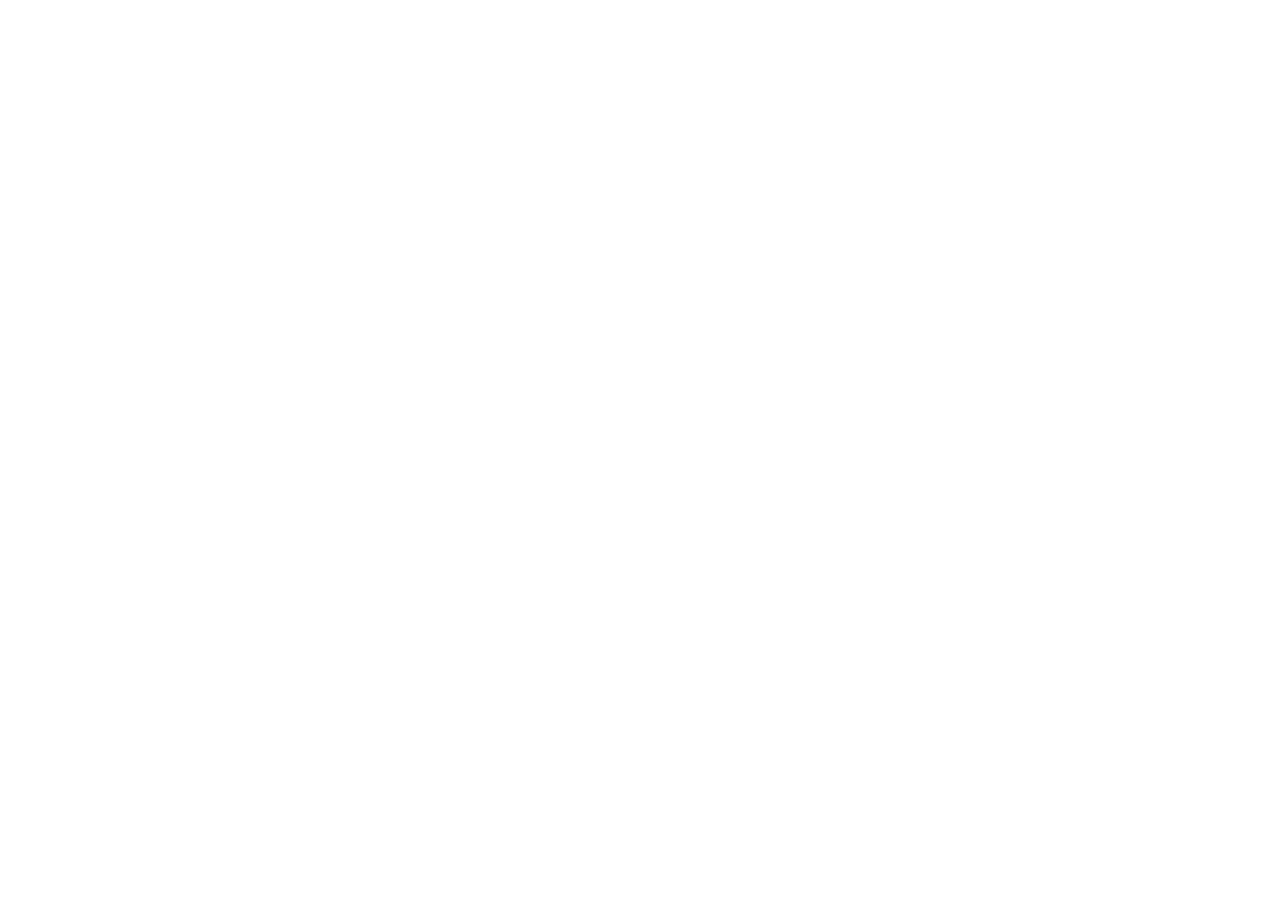
==== index.html @ 31afbf1c "first commit" ====
<!DOCTYPE html>
<html lang="en">
<head>
    <meta charset="UTF-8">
    <meta http-equiv="X-UA-Compatible" content="IE=edge">
    <meta name="viewport" content="width=device-width, initial-scale=1.0">
    <link rel="stylesheet" href="styles.css">
    <title>Soundwave</title>
</head>
<body>

</body>
</html>
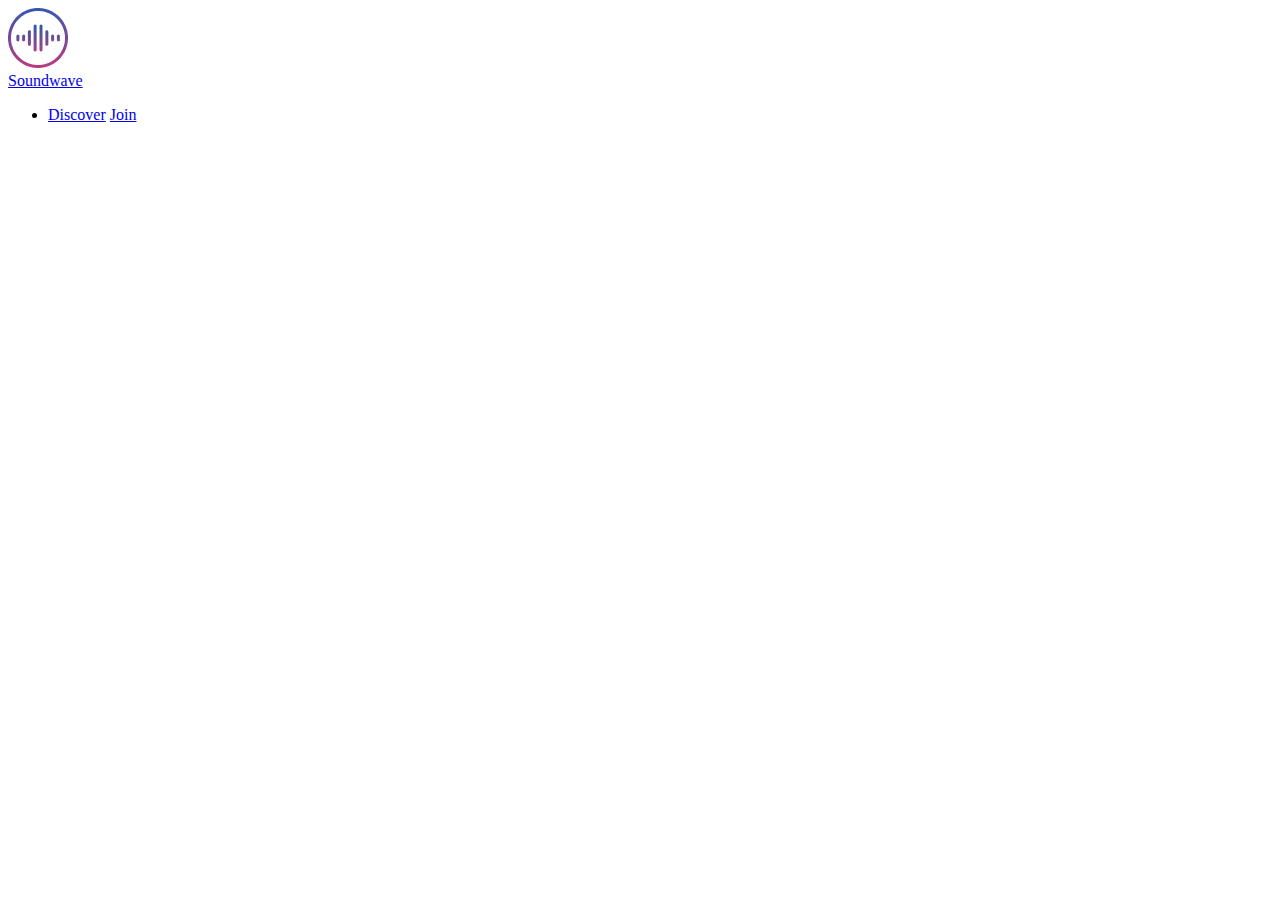
==== commit 26dc616a: "2. commit" ====
--- a/index.html
+++ b/index.html
@@ -8,6 +8,19 @@
     <title>Soundwave</title>
 </head>
 <body>
-
+    <header>
+        <a href="/" class="brand-logo">
+            <img src="images/logo.png" >
+            <div class="brand-logo-name">Soundwave</div>
+        </a>
+    </header>   
+    <nav>
+        <ul>
+            <li>
+                <a href="discover.html">Discover</a>
+                <a href="join.html">Join</a>
+            </li>
+        </ul>
+    </nav> 
 </body>
 </html>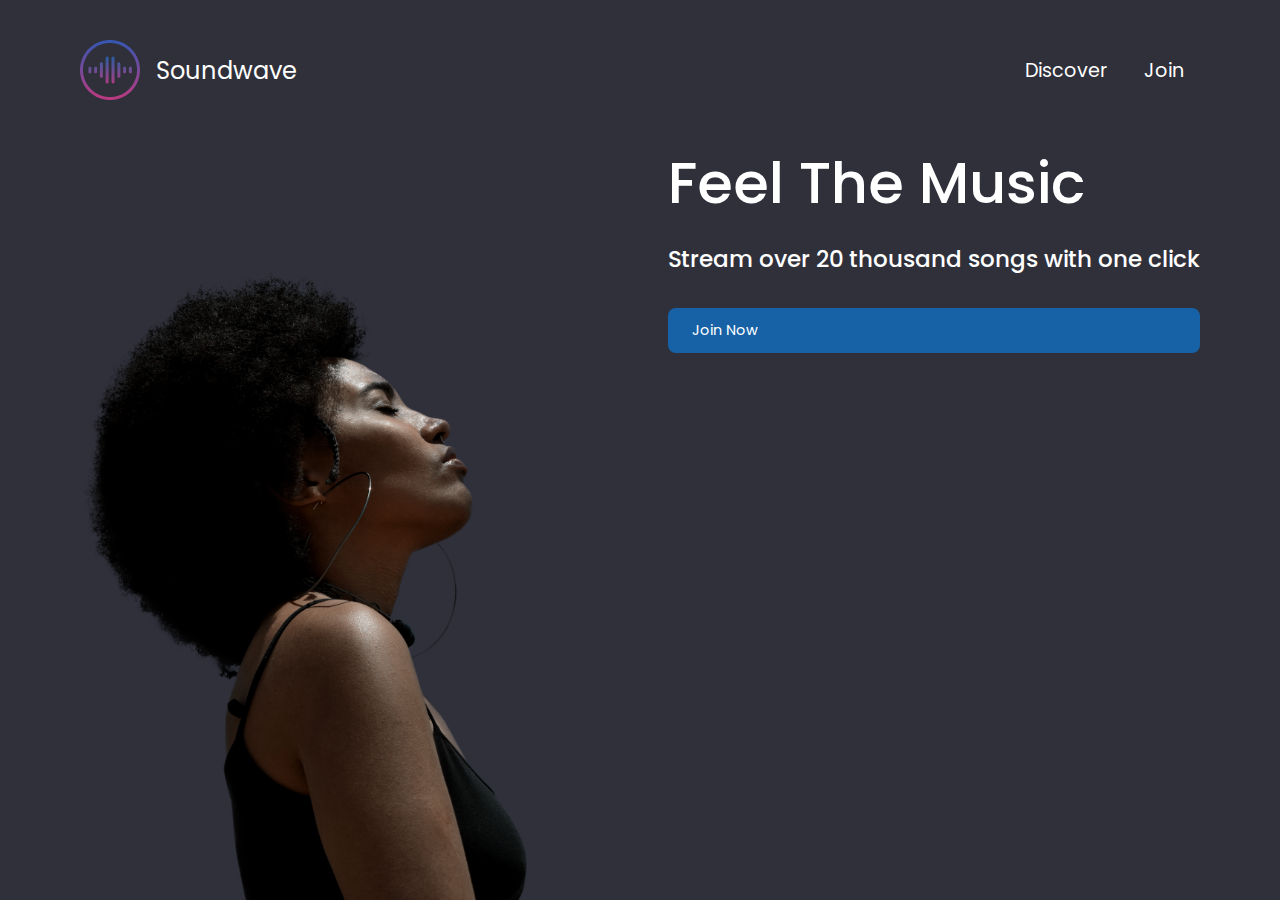
==== commit 3cf11c6f: "3. commit" ====
--- a/index.html
+++ b/index.html
@@ -5,22 +5,35 @@
     <meta http-equiv="X-UA-Compatible" content="IE=edge">
     <meta name="viewport" content="width=device-width, initial-scale=1.0">
     <link rel="stylesheet" href="styles.css">
+    <link rel="stylesheet" href="index.css">
     <title>Soundwave</title>
 </head>
-<body>
-    <header>
+<body class="container full-height-grow">
+    <header class="main-header">
         <a href="/" class="brand-logo">
             <img src="images/logo.png" >
             <div class="brand-logo-name">Soundwave</div>
         </a>
-    </header>   
-    <nav>
-        <ul>
-            <li>
-                <a href="discover.html">Discover</a>
-                <a href="join.html">Join</a>
-            </li>
-        </ul>
-    </nav> 
+    
+        <nav class="main-nav">
+            <ul>
+                <li>
+                    <a href="discover.html">Discover</a>
+                    <a href="join.html">Join</a>
+                </li>
+            </ul>
+        </nav> 
+    </header>  
+
+    <section class="home-main-section">
+        <div class="img-wrapper">
+            <div class="lady-image">        </div>
+        </div>
+        <div class="call-to-action">
+            <h1 class="title">Feel The Music</h1>
+            <span class="subtitle">Stream over 20 thousand songs with one click</span>
+            <a href="join.html" class="btn">Join Now</a>
+        </div>
+    </section>
 </body>
 </html>--- a/styles.css
+++ b/styles.css
@@ -0,0 +1,85 @@
+@import url('https://fonts.googleapis.com/css2?family=Poppins:wght@400;500;700&display=swap');
+
+
+*, *::before, *::after {
+    box-sizing: border-box;
+}
+
+body {
+    padding: 0;
+    margin: 0;
+    background-color: #2f303a;
+    font-family: Poppins, sans-serif;
+    font-size: 1.2rem;
+    color: white;
+    min-height: 100vh;
+}
+
+.full-height-grow {
+    display: flex;
+    flex-direction: column;
+}
+
+.brand-logo {
+    display: flex;
+    align-items: center;
+    font-size: 1.25em;
+    color: inherit;
+    text-decoration: none;
+}
+
+.brand-logo-name {
+    margin-left: 1rem;
+}
+
+.main-nav ul {
+    display: flex;
+    margin: 0;
+    padding: 0;
+    list-style: none;
+}
+
+.main-nav a {
+    color: inherit;
+    text-decoration: none;
+    padding: 1rem;
+}
+
+.main-nav a:hover {
+    color: #adadad;
+}
+
+.main-header {
+    display: flex;
+    justify-content: space-between;
+    align-items: center;
+    height: 140px;
+}
+
+.container {
+    max-width: 1200px;
+    margin: 0 auto;
+    padding: 0 40px;
+}
+
+.title {
+    font-weight: 500;
+    font-size: 3em;
+    margin-bottom: 1rem;
+    margin-top: 0;
+}
+
+.subtitle {
+    font-weight: 500;     
+    font-size: 1.2em;
+    margin-bottom: 2rem;
+}
+
+.btn {
+    color: white;
+    background-color: #1762A7;
+    padding: .75rem 1.5rem;
+    border-radius: .5rem;
+    text-decoration: none;
+    font-size: .9rem;
+}--- a/index.css
+++ b/index.css
@@ -0,0 +1,29 @@
+.home-main-section {
+    display: flex;
+    align-items: stretch;
+    justify-content: space-between;
+    flex-grow: 1;
+}
+
+.home-main-section .img-wrapper {
+    flex-grow: 1;
+    flex-direction: column;
+    display: flex;
+    align-items: stretch;
+    justify-content: flex-end;
+}
+
+.home-main-section .lady-image {
+    background-image: url(images/landing-page-girl.png);
+    flex-grow: 1;
+    max-height: 70vh;
+    min-width: 30vw;
+    background-size: contain;
+    background-repeat: no-repeat;
+    background-position: bottom left;
+}
+
+.home-main-section .call-to-action {
+    display: flex;
+    flex-direction: column;
+}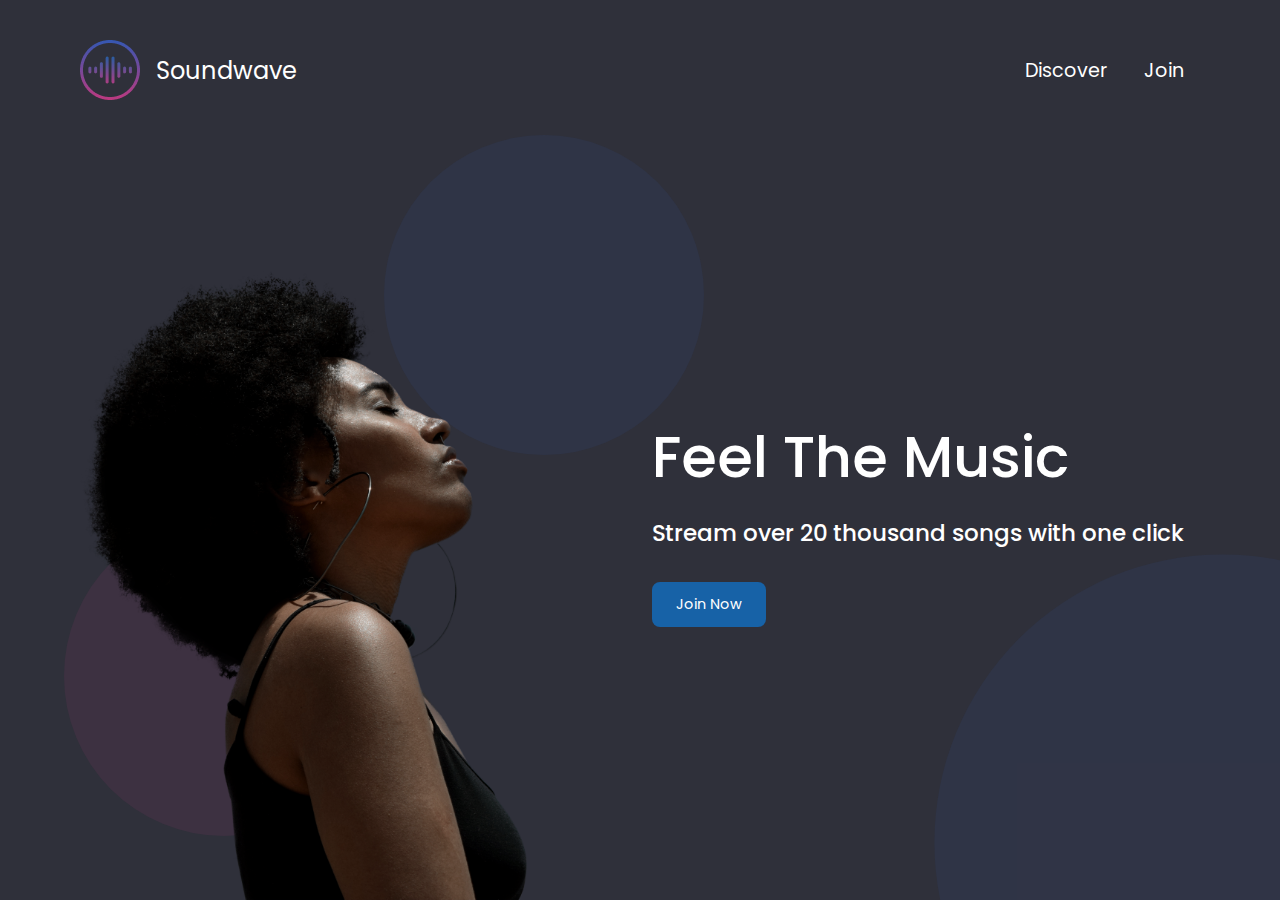
==== commit 83bd6be4: "x" ====
--- a/index.html
+++ b/index.html
@@ -35,5 +35,8 @@
             <a href="join.html" class="btn">Join Now</a>
         </div>
     </section>
+    <div class="home-page-circle-1"></div>
+    <div class="home-page-circle-2"></div>
+    <div class="home-page-circle-3"></div>
 </body>
 </html>--- a/index.css
+++ b/index.css
@@ -26,4 +26,59 @@
 .home-main-section .call-to-action {
     display: flex;
     flex-direction: column;
-}+    align-items: flex-start;
+    margin: 1rem;
+    align-self: center;
+}
+
+@media (max-width: 900px) {
+    .home-main-section .img-wrapper {
+        display: none;
+    }
+
+    .home-main-section {
+        justify-content: center;
+    }
+}
+
+.home-page-circle-1 {
+    position: absolute;
+    width: 25vw;
+    height: 25vw;
+    border-radius: 50%;
+    background-color: rgba(188, 58, 128, .1);
+    bottom: 5vw;
+    left: 5vw;
+    z-index: -1;
+}
+
+.home-page-circle-2 {
+    position: absolute;
+    width: 25vw;
+    height: 25vw;
+    border-radius: 50%;
+    background-color: rgba(52, 87, 178, .1);
+    top: 15vh;
+    left: 30vw;
+    z-index: -1;
+}
+
+.home-page-circle-3 {
+    position: absolute;
+    overflow: hidden;
+    width: 45vw;
+    height: 45vw;
+    bottom: 0;
+    right: 0;
+    z-index: -1;
+}
+
+.home-page-circle-3::before {
+    content: '';
+    position: absolute;
+    height: 100%;
+    width: 100%;
+    border-radius: 50%;
+    background-color: rgba(52, 87, 178, .1);
+    transform: translate(40%,40%);
+}
